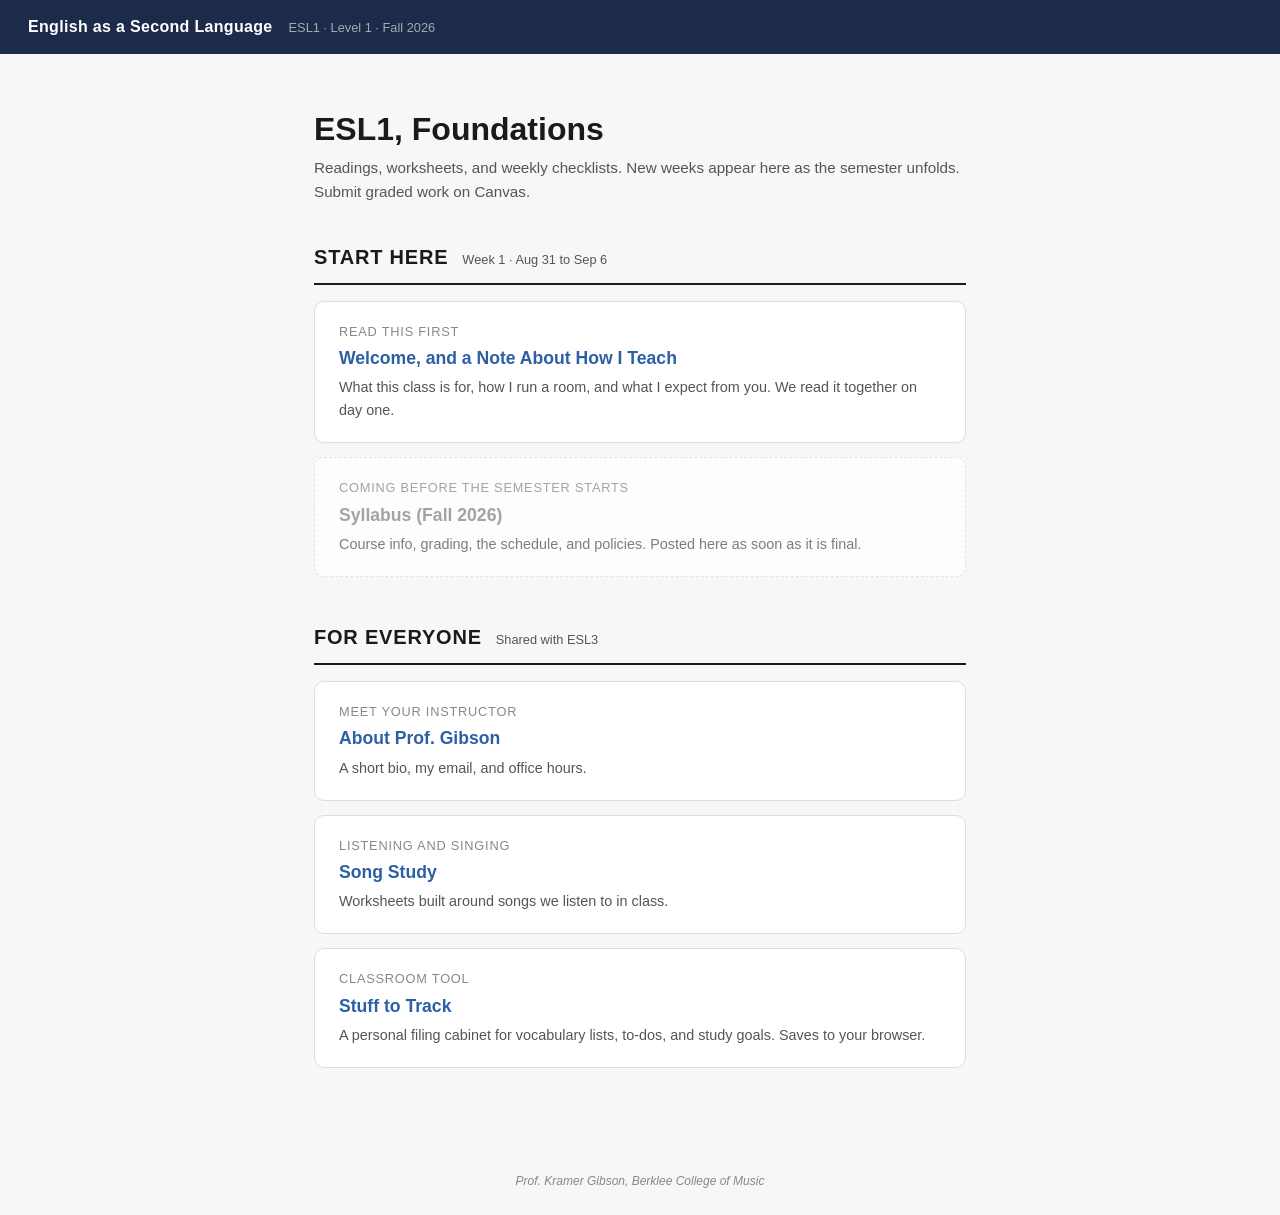
==== esl1/index.html @ 5bc841ac "Berklee ESL site: ESL1 and ESL3 for Fall 2026 Semester-free replacement for esl1-summer-2026, which " ====
<!DOCTYPE html>
<html lang="en">
<head>
  <meta charset="UTF-8">
  <meta name="viewport" content="width=device-width, initial-scale=1.0">
  <title>ESL1 · Fall 2026</title>
  <meta name="description" content="ESL1 Foundations, Fall 2026. Berklee College of Music. Prof. Kramer Gibson.">
  <link rel="stylesheet" href="../assets/site.css">
</head>
<body>
  <header class="app-header">
    <h1><a href="../">English as a Second Language</a></h1>
    <span>ESL1 · Level 1 · Fall 2026</span>
  </header>

  <main class="container">
    <h2 class="hub-title">ESL1, Foundations</h2>
    <p class="hub-subtitle">Readings, worksheets, and weekly checklists. New weeks appear here as the semester unfolds. Submit graded work on Canvas.</p>

    <section class="section">
      <div class="section-header">
        <div class="section-title">Start here</div>
        <div class="section-note">Week 1 · Aug 31 to Sep 6</div>
      </div>
      <ul class="week-list">
        <li>
          <a href="welcome-essay.pdf">
            <div class="week-num">Read this first</div>
            <div class="week-title">Welcome, and a Note About How I Teach</div>
            <div class="week-desc">What this class is for, how I run a room, and what I expect from you. We read it together on day one.</div>
          </a>
        </li>
        <li class="pending">
          <div>
            <div class="week-num">Coming before the semester starts</div>
            <div class="week-title">Syllabus (Fall 2026)</div>
            <div class="week-desc">Course info, grading, the schedule, and policies. Posted here as soon as it is final.</div>
          </div>
        </li>
      </ul>
    </section>

    <section class="section">
      <div class="section-header">
        <div class="section-title">For everyone</div>
        <div class="section-note">Shared with ESL3</div>
      </div>
      <ul class="week-list">
        <li>
          <a href="../about.html">
            <div class="week-num">Meet your instructor</div>
            <div class="week-title">About Prof. Gibson</div>
            <div class="week-desc">A short bio, my email, and office hours.</div>
          </a>
        </li>
        <li>
          <a href="../shared/song-study/">
            <div class="week-num">Listening and singing</div>
            <div class="week-title">Song Study</div>
            <div class="week-desc">Worksheets built around songs we listen to in class.</div>
          </a>
        </li>
        <li>
          <a href="../tools/cabinet/">
            <div class="week-num">Classroom tool</div>
            <div class="week-title">Stuff to Track</div>
            <div class="week-desc">A personal filing cabinet for vocabulary lists, to-dos, and study goals. Saves to your browser.</div>
          </a>
        </li>
      </ul>
    </section>
  </main>

  <footer>Prof. Kramer Gibson, Berklee College of Music</footer>
</body>
</html>
---- assets/site.css ----
/* Berklee ESL — shared styles.
   One stylesheet for the landing page, both section hubs, and the shared pages.
   Visual language carried over from the Summer 2026 ESL1 site. */

*, *::before, *::after { box-sizing: border-box; margin: 0; padding: 0; }

:root {
  --ink:      #1a1a1a;
  --mid:      #555;
  --light:    #888;
  --border:   #ddd;
  --bg:       #f7f7f5;
  --card:     #ffffff;
  --navy:     #1c2b4a;
  --accent:   #2d5fa6;
  --accent-lt:#e8eef8;
  --sage:     #5c7a5e;
  --sage-lt:  #eaf1ea;
  --radius:   10px;
}

body {
  font-family: -apple-system, BlinkMacSystemFont, "Segoe UI", Helvetica, Arial, sans-serif;
  background: var(--bg);
  color: var(--ink);
  min-height: 100vh;
  line-height: 1.6;
}

/* header */
.app-header {
  background: var(--navy);
  color: #fff;
  padding: 14px 28px;
  display: flex;
  align-items: baseline;
  gap: 16px;
  flex-wrap: wrap;
}
.app-header h1 { font-size: 1rem; font-weight: 600; letter-spacing: 0.02em; }
.app-header span { font-size: 0.8rem; opacity: 0.6; }
.app-header a { color: #fff; text-decoration: none; }
.app-header a:hover { text-decoration: underline; }

/* layout */
.container { max-width: 700px; margin: 0 auto; padding: 56px 24px 80px; }
.hub-title { font-size: 2rem; font-weight: 700; line-height: 1.2; margin-bottom: 8px; }
.hub-subtitle { color: var(--mid); font-size: 0.95rem; margin-bottom: 36px; }

.section { margin-bottom: 44px; }
.section:last-child { margin-bottom: 0; }
.section-header {
  display: flex;
  align-items: baseline;
  gap: 14px;
  margin-bottom: 16px;
  padding-bottom: 10px;
  border-bottom: 2px solid var(--ink);
  flex-wrap: wrap;
}
.section-title {
  font-size: 1.25rem; font-weight: 700; letter-spacing: 0.04em;
  text-transform: uppercase; color: var(--ink);
}
.section-note { font-size: 0.8rem; color: var(--mid); }

/* link cards */
.week-list { list-style: none; display: flex; flex-direction: column; gap: 14px; }
.week-list a {
  display: block;
  background: var(--card);
  border: 1px solid var(--border);
  border-radius: var(--radius);
  padding: 20px 24px;
  color: var(--ink);
  text-decoration: none;
  transition: border-color 0.15s ease, background 0.15s ease, transform 0.05s ease;
}
.week-list a:hover { border-color: var(--accent); background: var(--accent-lt); }
.week-list a:active { transform: translateY(1px); }
.week-num {
  font-size: 0.8rem; color: var(--light);
  text-transform: uppercase; letter-spacing: 0.06em;
}
.week-title { font-size: 1.1rem; font-weight: 600; color: var(--accent); margin-top: 2px; }
.week-desc { font-size: 0.9rem; color: var(--mid); margin-top: 4px; }

/* a card that is not a link yet */
.week-list li.pending > div {
  background: var(--card);
  border: 1px dashed var(--border);
  border-radius: var(--radius);
  padding: 20px 24px;
  opacity: 0.75;
}
.week-list li.pending .week-title { color: var(--light); }

/* section picker on the landing page */
.picker { display: grid; grid-template-columns: 1fr 1fr; gap: 16px; margin-bottom: 44px; }
@media (max-width: 560px) { .picker { grid-template-columns: 1fr; } }
.picker a {
  display: block;
  background: var(--card);
  border: 1px solid var(--border);
  border-top: 4px solid var(--accent);
  border-radius: var(--radius);
  padding: 26px 24px;
  color: var(--ink);
  text-decoration: none;
  transition: border-color 0.15s ease, background 0.15s ease, transform 0.05s ease;
}
.picker a:hover { background: var(--accent-lt); }
.picker a:active { transform: translateY(1px); }
.picker a.esl3 { border-top-color: var(--sage); }
.picker a.esl3:hover { background: var(--sage-lt); }
.picker .level { font-size: 0.78rem; letter-spacing: 0.08em; text-transform: uppercase; color: var(--light); }
.picker .course { font-size: 1.5rem; font-weight: 700; margin-top: 4px; }
.picker .blurb { font-size: 0.9rem; color: var(--mid); margin-top: 8px; }

/* about page */
.portrait {
  display: block; width: 170px; height: 170px;
  object-fit: cover; border-radius: 50%;
  margin: 0 auto 22px; border: 3px solid var(--card);
  box-shadow: 0 2px 12px rgba(0,0,0,0.1);
}
.name { font-size: 1.8rem; font-weight: 700; text-align: center; }
.title { text-align: center; color: var(--mid); font-size: 0.95rem; margin-bottom: 26px; }
.bio { font-size: 1.05rem; line-height: 1.7; margin-bottom: 10px; }
.bio-list {
  list-style: none; display: flex; flex-wrap: wrap; gap: 10px;
  justify-content: center; margin: 14px 0 28px;
}
.bio-list li {
  background: var(--accent-lt); color: var(--accent);
  padding: 6px 14px; border-radius: 999px;
  font-size: 0.92rem; font-weight: 500;
}
.contact-card {
  background: var(--card); border: 1px solid var(--border);
  border-radius: var(--radius); padding: 22px 24px; margin-top: 6px;
}
.contact-card h2 {
  font-size: 0.78rem; font-weight: 600; letter-spacing: 0.1em;
  text-transform: uppercase; color: var(--light); margin-bottom: 14px;
}
.contact-row { display: flex; gap: 14px; padding: 10px 0; border-bottom: 1px solid var(--border); }
.contact-row:last-child { border-bottom: none; }
.contact-label { flex: 0 0 130px; color: var(--mid); font-size: 0.9rem; }
.contact-value { flex: 1; font-size: 0.97rem; }
.contact-value a { color: var(--accent); text-decoration: none; }
.contact-value a:hover { text-decoration: underline; }

.back-link { display: inline-block; margin-top: 32px; color: var(--accent); text-decoration: none; font-size: 0.95rem; }
.back-link:hover { text-decoration: underline; }

footer {
  text-align: center; color: var(--light);
  font-size: 0.75rem; font-style: italic; padding: 24px;
}
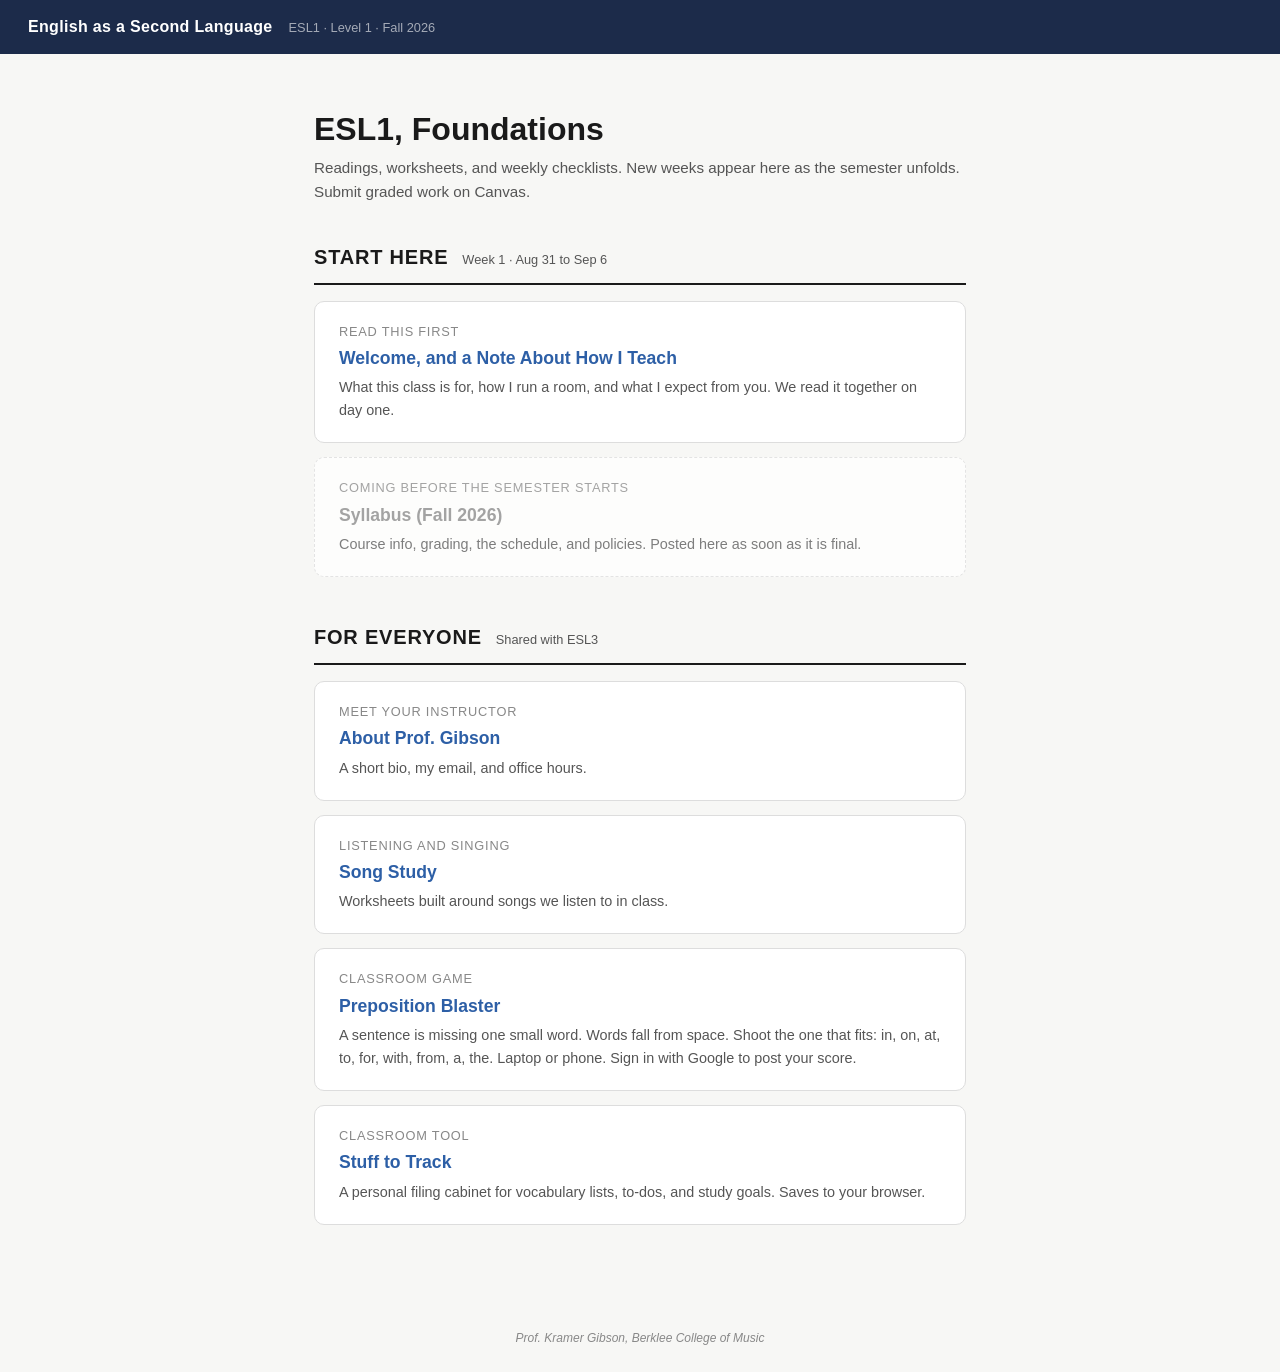
==== commit d7d0b11c: "Add Preposition Blaster, the ESL arcade grammar game Eight levels of real sentences from the ESL1 an" ====
--- a/esl1/index.html
+++ b/esl1/index.html
@@ -61,6 +61,13 @@
           </a>
         </li>
         <li>
+          <a href="../tools/preposition-blaster/">
+            <div class="week-num">Classroom game</div>
+            <div class="week-title">Preposition Blaster</div>
+            <div class="week-desc">A sentence is missing one small word. Words fall from space. Shoot the one that fits: in, on, at, to, for, with, from, a, the. Laptop or phone. Sign in with Google to post your score.</div>
+          </a>
+        </li>
+        <li>
           <a href="../tools/cabinet/">
             <div class="week-num">Classroom tool</div>
             <div class="week-title">Stuff to Track</div>
--- a/assets/site.css
+++ b/assets/site.css
@@ -158,3 +158,89 @@
   text-align: center; color: var(--light);
   font-size: 0.75rem; font-style: italic; padding: 24px;
 }
+
+/* ---------------------------------------------------------------
+   World news page (shared/world-news/)
+   Grid of broadcaster buttons, grouped by language.
+   --------------------------------------------------------------- */
+
+.lang-block { margin-bottom: 40px; }
+.lang-block:last-of-type { margin-bottom: 0; }
+
+.lang-head {
+  display: flex;
+  align-items: baseline;
+  gap: 12px;
+  margin-bottom: 14px;
+  padding-bottom: 8px;
+  border-bottom: 2px solid var(--ink);
+  flex-wrap: wrap;
+}
+.lang-name {
+  font-size: 1.15rem; font-weight: 700; letter-spacing: 0.04em;
+  text-transform: uppercase;
+}
+.lang-native { font-size: 0.95rem; color: var(--mid); }
+
+.news-grid { display: grid; grid-template-columns: 1fr 1fr; gap: 12px; }
+@media (max-width: 560px) { .news-grid { grid-template-columns: 1fr; } }
+
+.news-grid a {
+  display: block;
+  background: var(--card);
+  border: 1px solid var(--border);
+  border-left: 4px solid var(--accent);
+  border-radius: var(--radius);
+  padding: 16px 18px;
+  color: var(--ink);
+  text-decoration: none;
+  transition: border-color 0.15s ease, background 0.15s ease, transform 0.05s ease;
+}
+.news-grid a:hover { background: var(--accent-lt); border-color: var(--accent); }
+.news-grid a:active { transform: translateY(1px); }
+.news-grid a.easy { border-left-color: var(--sage); }
+.news-grid a.easy:hover { background: var(--sage-lt); border-color: var(--sage); }
+
+.news-src {
+  font-size: 0.75rem; color: var(--light);
+  text-transform: uppercase; letter-spacing: 0.06em;
+}
+.news-title { font-size: 1.02rem; font-weight: 600; color: var(--accent); margin-top: 2px; }
+.news-grid a.easy .news-title { color: var(--sage); }
+.news-desc { font-size: 0.87rem; color: var(--mid); margin-top: 4px; }
+.news-when {
+  font-size: 0.78rem; color: var(--light);
+  margin-top: 8px; letter-spacing: 0.02em;
+}
+
+.tag {
+  display: inline-block;
+  background: var(--sage-lt); color: var(--sage);
+  font-size: 0.7rem; font-weight: 600;
+  text-transform: uppercase; letter-spacing: 0.06em;
+  padding: 2px 8px; border-radius: 999px;
+  margin-top: 8px;
+}
+
+.how-box {
+  background: var(--card);
+  border: 1px solid var(--border);
+  border-radius: var(--radius);
+  padding: 20px 24px;
+  margin-bottom: 40px;
+}
+.how-box h3 {
+  font-size: 0.78rem; font-weight: 600; letter-spacing: 0.1em;
+  text-transform: uppercase; color: var(--light); margin-bottom: 10px;
+}
+.how-box p { font-size: 0.97rem; color: var(--ink); }
+.how-box p + p { margin-top: 10px; }
+
+.key {
+  display: flex; gap: 20px; flex-wrap: wrap;
+  font-size: 0.82rem; color: var(--mid); margin-bottom: 28px;
+}
+.key span { display: flex; align-items: center; gap: 7px; }
+.key i { width: 12px; height: 12px; border-radius: 3px; display: inline-block; }
+.key i.a { background: var(--accent); }
+.key i.b { background: var(--sage); }
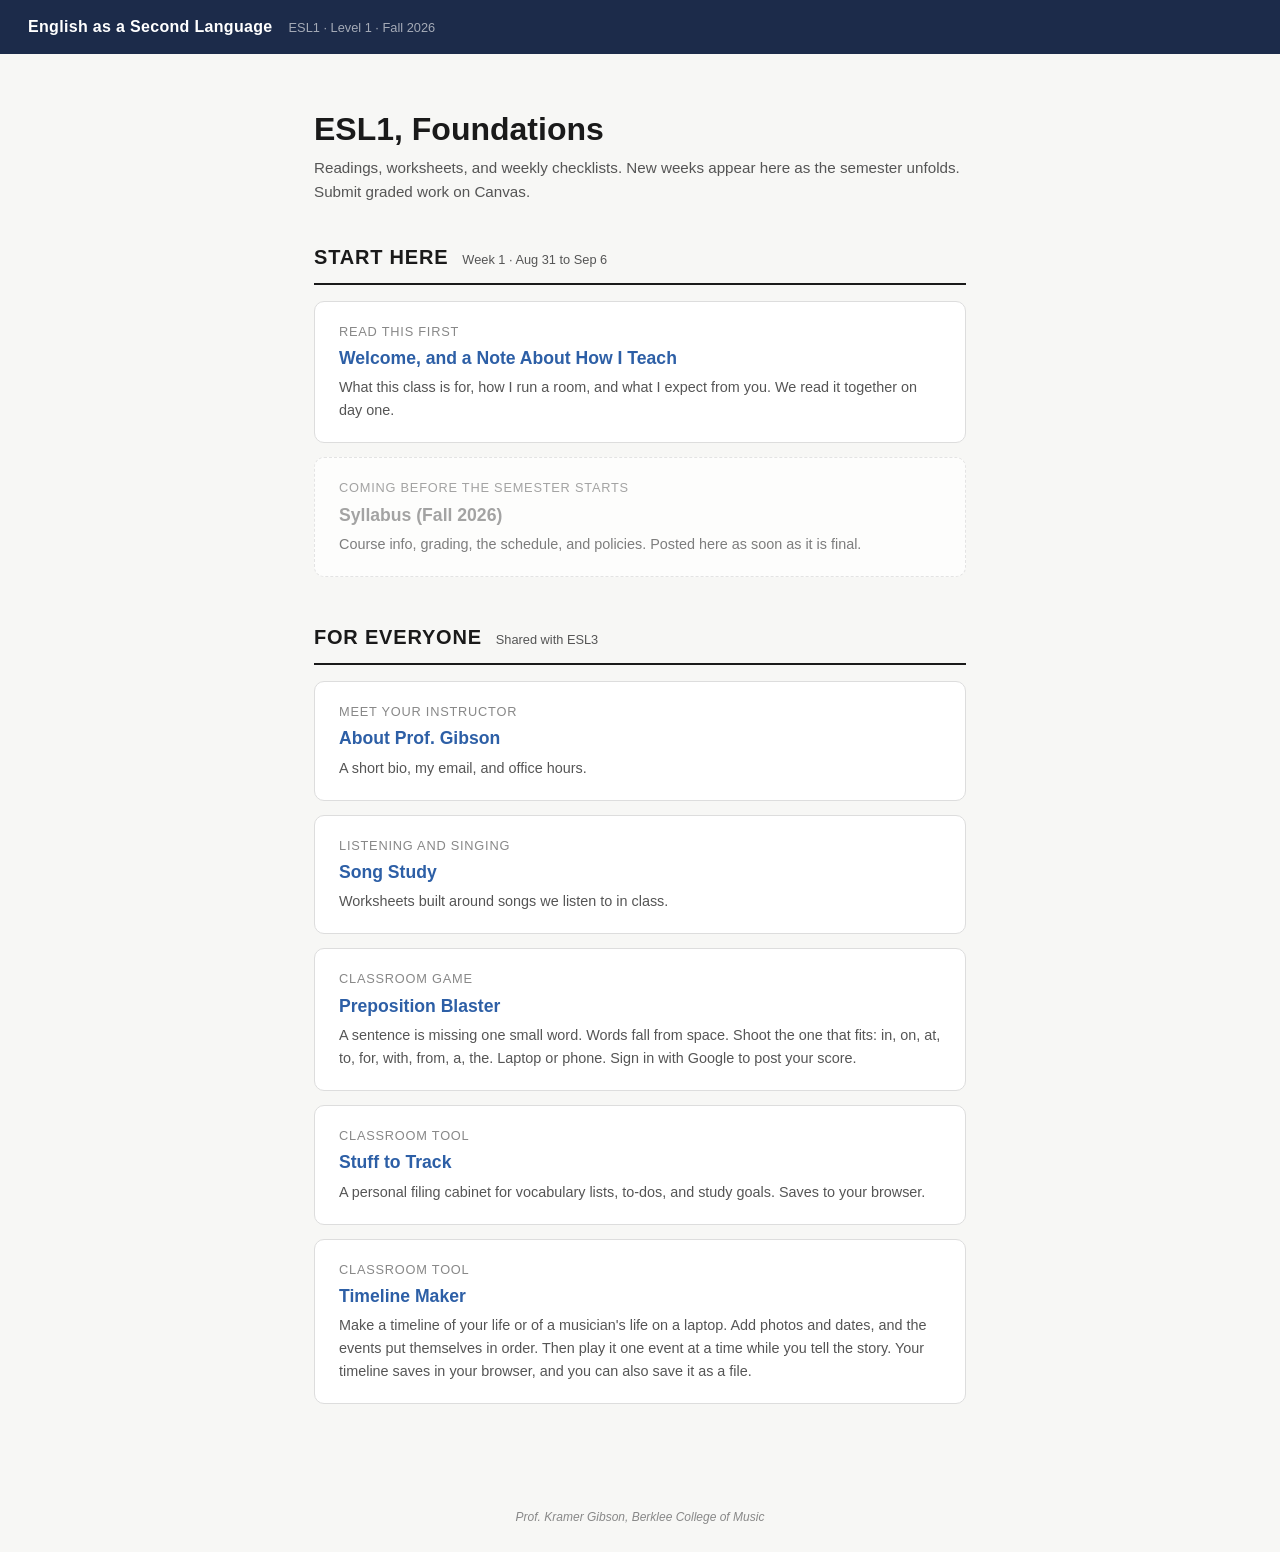
==== commit 2646cfa7: "Add Timeline Maker to the tools for both sections Co-Authored-By: Claude Opus 5.5 <noreply@anthropic" ====
--- a/esl1/index.html
+++ b/esl1/index.html
@@ -74,6 +74,13 @@
             <div class="week-desc">A personal filing cabinet for vocabulary lists, to-dos, and study goals. Saves to your browser.</div>
           </a>
         </li>
+        <li>
+          <a href="../tools/timeline-maker/">
+            <div class="week-num">Classroom tool</div>
+            <div class="week-title">Timeline Maker</div>
+            <div class="week-desc">Make a timeline of your life or of a musician's life on a laptop. Add photos and dates, and the events put themselves in order. Then play it one event at a time while you tell the story. Your timeline saves in your browser, and you can also save it as a file.</div>
+          </a>
+        </li>
       </ul>
     </section>
   </main>
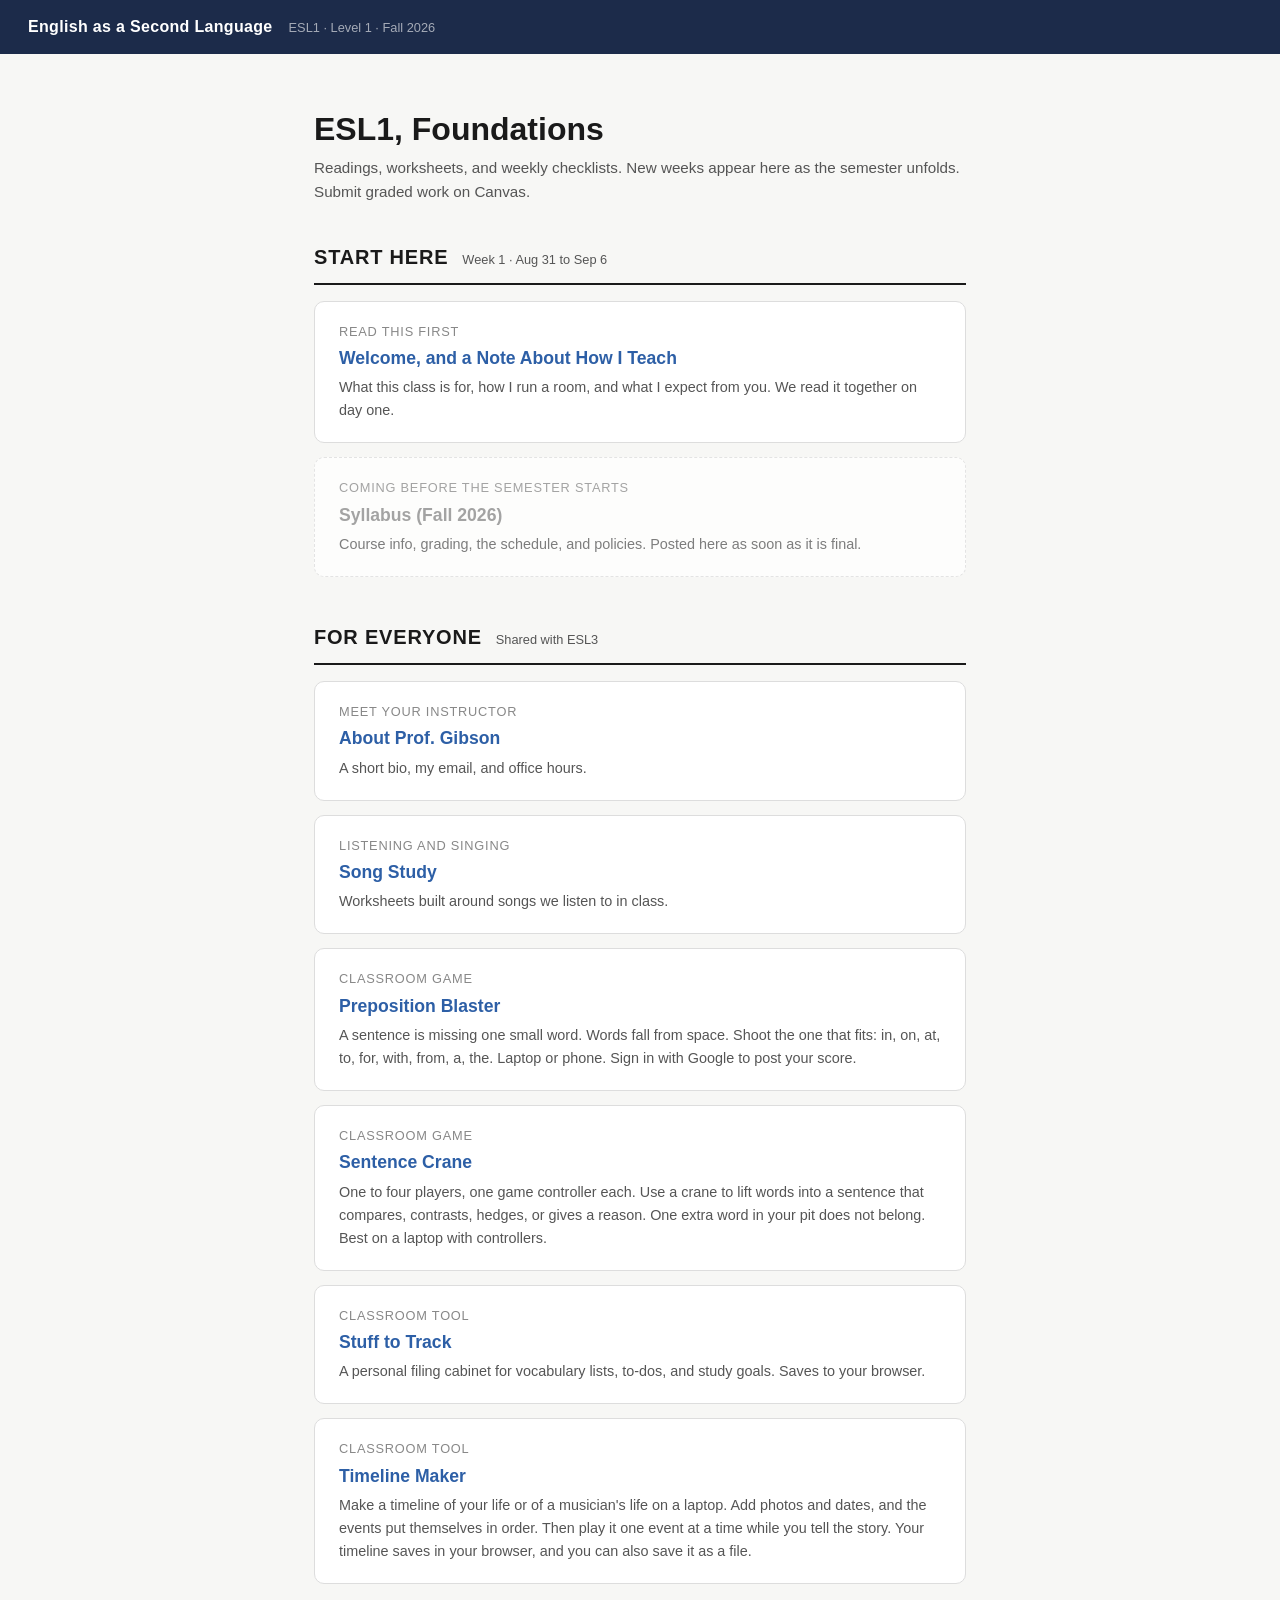
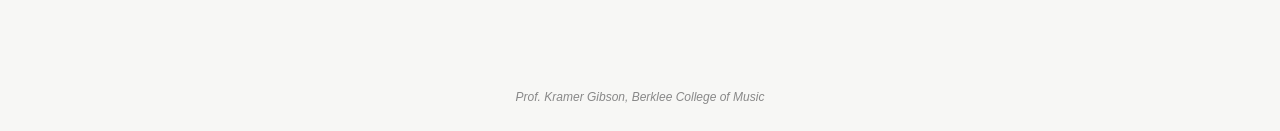
==== commit e9ccfe83: "Add Sentence Crane, a 1-4 player gamepad crane game for function words, and link it from both sectio" ====
--- a/esl1/index.html
+++ b/esl1/index.html
@@ -68,6 +68,13 @@
           </a>
         </li>
         <li>
+          <a href="../tools/sentence-crane/">
+            <div class="week-num">Classroom game</div>
+            <div class="week-title">Sentence Crane</div>
+            <div class="week-desc">One to four players, one game controller each. Use a crane to lift words into a sentence that compares, contrasts, hedges, or gives a reason. One extra word in your pit does not belong. Best on a laptop with controllers.</div>
+          </a>
+        </li>
+        <li>
           <a href="../tools/cabinet/">
             <div class="week-num">Classroom tool</div>
             <div class="week-title">Stuff to Track</div>
